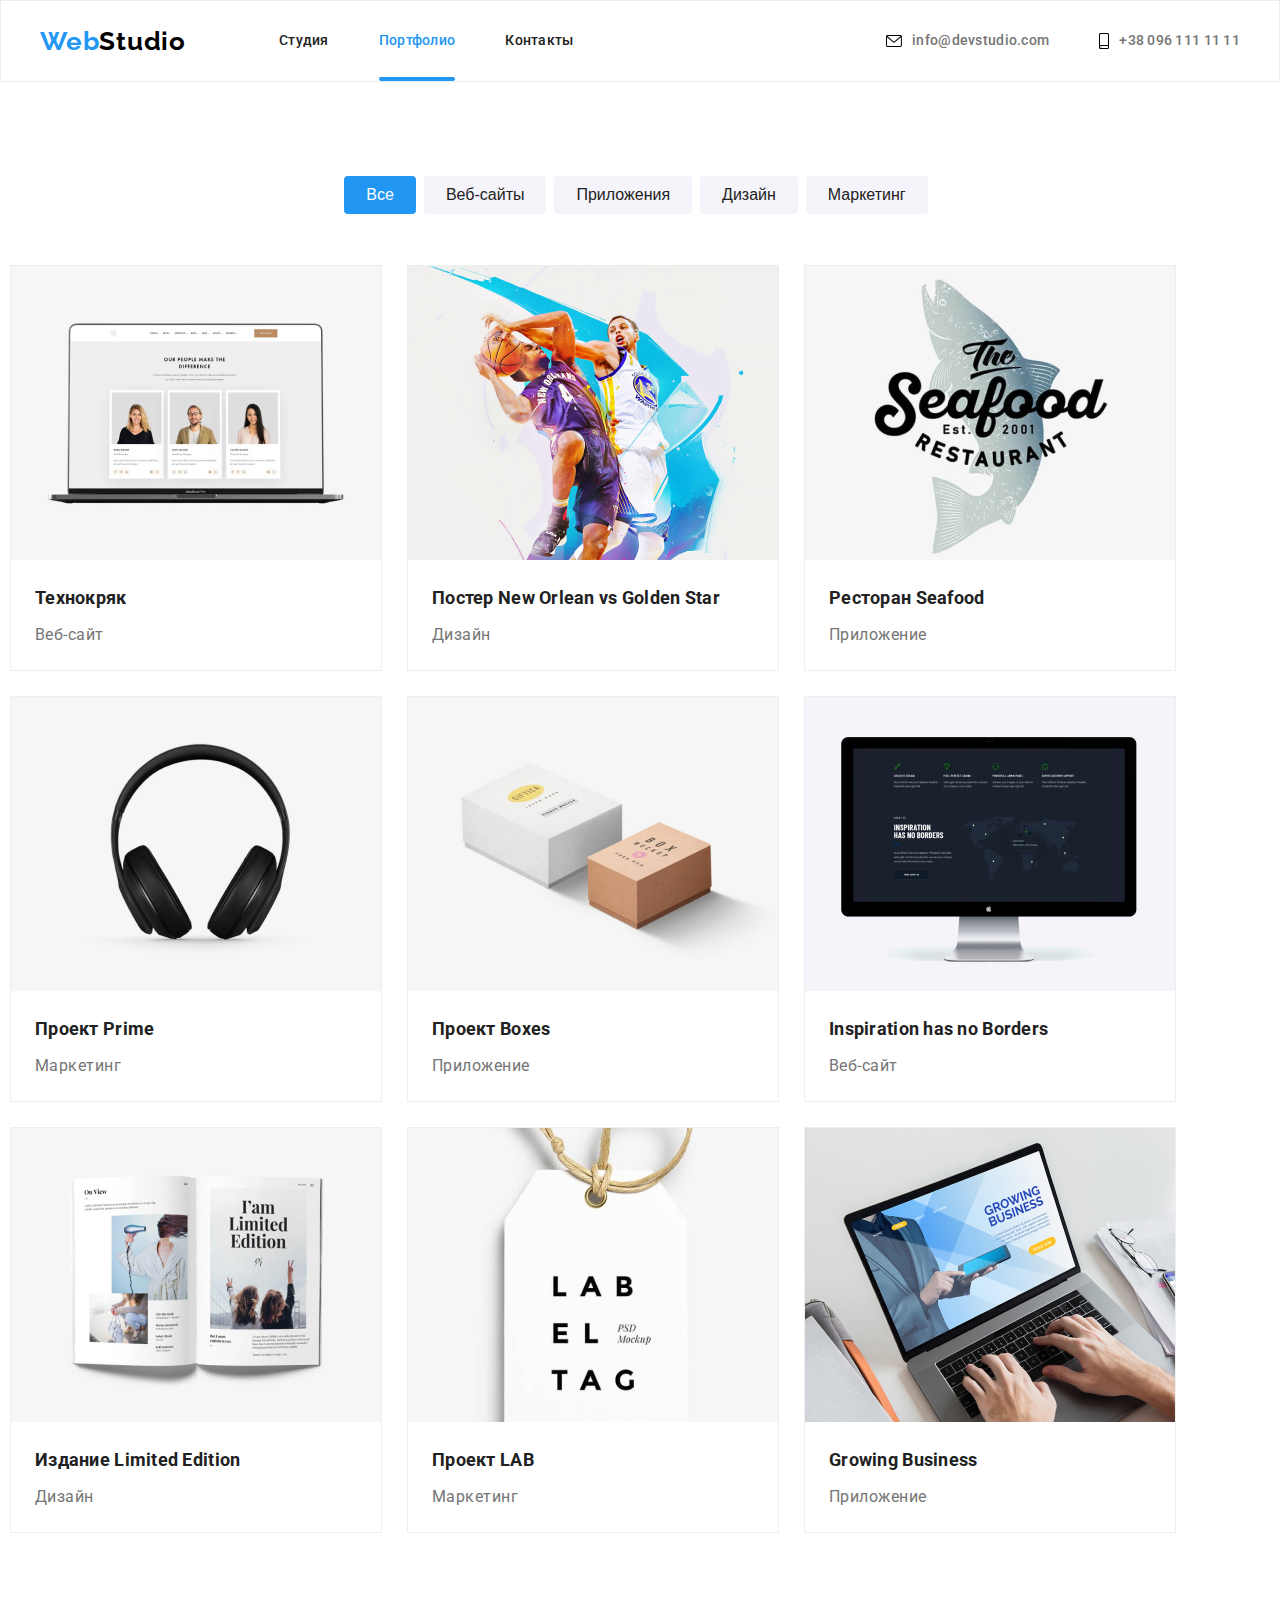
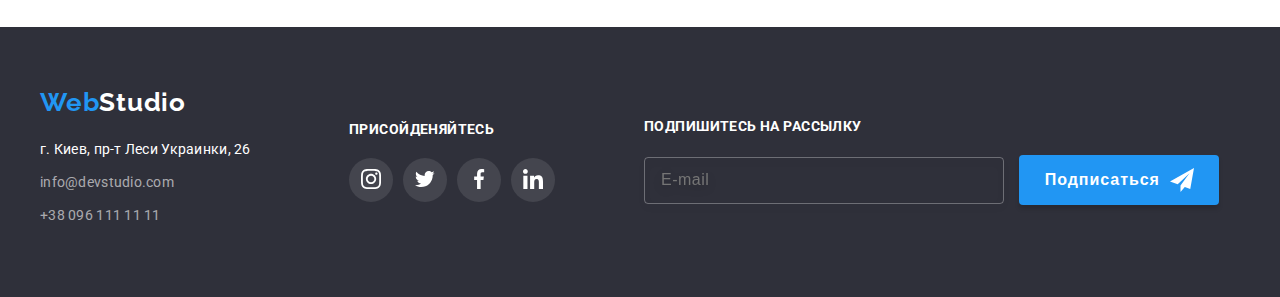
==== portfolio.html @ 7efc34a5 "Initial commit" ====
<!DOCTYPE html>
<html lang="en">

<head>
    <meta charset="UTF-8">
    <meta http-equiv="X-UA-Compatible" content="IE=edge">
    <meta name="viewport" content="width=device-width, initial-scale=1.0">
    <link
        href="https://fonts.googleapis.com/css2?family=Raleway:wght@700&family=Roboto:wght@400;500;700;900&display=swap"
        rel="stylesheet">
    <link rel="stylesheet" href="/css/style.css">
    <link rel="stylesheet" href="./css/main.css">
    <title>Портфолио</title>
</head>

<body>
    <header class="header">
        <div class="container mail__container">
    
            <nav>
                <div class="header__container">
                    <a href="index.html" class="logo">Web<span class="logo__head">Studio</span></a>
                    <ul class="page__link">
                        <li class="page__item"><a href="index.html" class="link">Студия</a></li>
                        <li class="page__item"><a href="portfolio.html" class="link active-link current">Портфолио</a></li>
                        <li class="page__item"><a href="index.html" class="link">Контакты</a></li>
                    </ul>
                </div>
            </nav>
            <div class="headder__left">
                <ul class="page__contact">
                    <li class="page__contact-item"><a href="mailto:info@devstudio.com" class="page__contact-mail"> <svg
                                class="page__contact-svg" width="16" height="12">
                                <use href="./image/symbol-defs.svg#icon-mail"></use>
                            </svg> info@devstudio.com</a></li>
                    <li><a href="tel:+380961111111" class="page__contact-mail"> <svg class="page__contact-svg" width="10"
                                height="16">
                                <use href="./image/symbol-defs.svg#icon-phone"></use>
                            </svg> +38 096 111 11 11</a></li>
                </ul>
            </div>
        </div>
    
    
    </header>

    <main>
        <section class="filters">
            <div class="container">
                <h1 style="display: none;">Фільтри</h1>

                <ul class="filters__link">
                    <li><button type="button" class="filters__text current__text">Все</button></li>
                    <li><button type="button" class="filters__text">Веб-сайты</button></li>
                    <li><button type="button" class="filters__text">Приложения</button></li>
                    <li><button type="button" class="filters__text">Дизайн</button></li>
                    <li><button type="button" class="filters__text">Маркетинг</button></li>
                </ul>

                <ul class="filters__project">
                    <li class="filters__item">
                        <div class="filters__photo">
                        <img src="image/portfolio-1.jpg" alt="технокряк" width="370" height="294">
                        <p class="filters__top-text">
                            Ресурс предлагает комплексные предложения с разным уровнем функционала и сервисов. Все это позволит посетителю
                            получить
                            исчерпывающие сведения о компании или частном лице.
                        </p>
                        </div>
                        <div class="container__project">
                            <h2 class="filters__project-tettle">Технокряк</h2>
                            <p class="filters__project-text">Веб-сайт</p>
                        </div>
                    </li>
                    <li class="filters__item">
                        <div class="filters__photo">
                        <img src="image/portfolio-2.jpg" alt="Постер" width="370" height="294">
                        <p class="filters__top-text">
                            Ресурс предлагает комплексные предложения с разным уровнем функционала и сервисов. Все это позволит посетителю
                            получить
                            исчерпывающие сведения о компании или частном лице.
                        </p>
                        </div>
                        <div class="container__project">
                            <h2 class="filters__project-tettle">Постер New Orlean vs Golden Star</h2>
                            <p class="filters__project-text">Дизайн</p>
                        </div>
                    </li>
                    <li class="filters__item">
                        <div class="filters__photo">
                            <img src="image/portfolio-3.jpg" alt="ресторан" width="370" height="294">
                            <p class="filters__top-text">
                                Ресурс предлагает комплексные предложения с разным уровнем функционала и сервисов. Все это позволит посетителю
                                получить
                                исчерпывающие сведения о компании или частном лице.
                            </p>
                        </div>
                        <div class="container__project">
                            <h2 class="filters__project-tettle">Ресторан Seafood</h2>
                            <p class="filters__project-text">Приложение</p>
                        </div>
                    </li>
                    <li class="filters__item">
                        <div class="filters__photo">
                            <img src="image/portfolio-4.jpg" alt="Проект Прайм" width="370" height="294">
                            <p class="filters__top-text">
                                Ресурс предлагает комплексные предложения с разным уровнем функционала и сервисов. Все это позволит посетителю
                                получить
                                исчерпывающие сведения о компании или частном лице.
                            </p>
                        </div>
                        <div class="container__project">
                            <h2 class="filters__project-tettle">Проект Prime</h2>
                            <p class="filters__project-text">Маркетинг</p>
                        </div>
                    </li>
                    <li class="filters__item">
                        <div class="filters__photo">
                            <img src="image/portfolio-5.jpg" alt="проект Бокс" width="370" height="294">
                            <p class="filters__top-text">
                                Ресурс предлагает комплексные предложения с разным уровнем функционала и сервисов. Все это позволит посетителю
                                получить
                                исчерпывающие сведения о компании или частном лице.
                            </p>
                        </div>
                        <div class="container__project">
                            <h2 class="filters__project-tettle">Проект Boxes</h2>
                            <p class="filters__project-text">Приложение</p>
                        </div>
                    </li>
                    <li class="filters__item">
                        <div class="filters__photo">
                            <img src="image/portfolio-6.jpg" alt="инспірейшн" width="370" height="294">
                            <p class="filters__top-text">
                                Ресурс предлагает комплексные предложения с разным уровнем функционала и сервисов. Все это позволит посетителю
                                получить
                                исчерпывающие сведения о компании или частном лице.
                            </p>
                        </div>
                        <div class="container__project">
                            <h2 class="filters__project-tettle">Inspiration has no Borders</h2>
                            <p class="filters__project-text">Веб-сайт</p>
                        </div>
                    </li>
                    <li class="filters__item">
                        <div class="filters__photo">
                            <img src="image/portfolio-7.jpg" alt="Издание Limited Edition" width="370" height="294">
                            <p class="filters__top-text">
                                Ресурс предлагает комплексные предложения с разным уровнем функционала и сервисов. Все это позволит посетителю
                                получить
                                исчерпывающие сведения о компании или частном лице.
                            </p>
                        </div>
                        <div class="container__project">
                            <h2 class="filters__project-tettle">Издание Limited Edition</h2>
                            <p class="filters__project-text">Дизайн</p>
                        </div>
                    </li>
                    <li class="filters__item">
                        <div class="filters__photo">
                            <img src="image/portfolio-8.jpg" alt="Проект LAB" width="370" height="294">
                            <p class="filters__top-text">
                                Ресурс предлагает комплексные предложения с разным уровнем функционала и сервисов. Все это позволит посетителю
                                получить
                                исчерпывающие сведения о компании или частном лице.
                            </p>
                        </div>
                        <div class="container__project">
                            <h2 class="filters__project-tettle">Проект LAB</h2>
                            <p class="filters__project-text">Маркетинг</p>
                        </div>
                    </li>
                    <li class="filters__item">
                        <div class="filters__photo">
                            <img src="image/portfolio-9.jpg" alt="Growing Business" width="370" height="294">
                            <p class="filters__top-text">
                                Ресурс предлагает комплексные предложения с разным уровнем функционала и сервисов. Все это позволит посетителю
                                получить
                                исчерпывающие сведения о компании или частном лице.
                            </p>
                        </div>
                        <div class="container__project">
                            <h2 class="filters__project-tettle">Growing Business</h2>
                            <p class="filters__project-text">Приложение</p>
                        </div>
                    </li>
                </ul>
            </div>

        </section>
    </main>

    <footer class="footer">
        <div class="container footer__list">
            <div>
                <a href="index.html" class="logo">Web<span class="footer__logo">Studio</span></a>
    
                <address>
                    <ul class="footer__address">
                        <li class="footer__item"><a href="" class="footer__address-text">г. Киев, пр-т Леси Украинки, 26</a>
                        </li>
                        <li class="footer__item"><a href="mailto:info@devstudio.com"
                                class="footer__mail">info@devstudio.com</a>
                        </li>
                        <li class="footer__item"><a href="tel:+380961111111" class="footer__mail">+38 096 111 11 11</a></li>
                    </ul>
                </address>
            </div>
    
            <div class="footer__container">
                <h2 class="footer__tittle">Присойденяйтесь</h2>
                <ul class="footer__list">
                    <li class="footer__item-svg"><a href="" class="footer__link"><svg class="footer__svg" width="20"
                                height="20">
                                <use href="./image/symbol-defs.svg#icon-instagram-2"></use>
                            </svg></a></li>
                    <li class="footer__item-svg"><a href="" class="footer__link"><svg class="footer__svg" width="20"
                                height="20">
                                <use href="./image/symbol-defs.svg#icon-twiter"></use>
                            </svg></a></li>
                    <li class="footer__item-svg"><a href="" class="footer__link"><svg class="footer__svg" width="20"
                                height="20">
                                <use href="./image/symbol-defs.svg#icon-facebook-1"></use>
                            </svg></a></li>
                    <li class="footer__item-svg"><a href="" class="footer__link"><svg class="footer__svg" width="20"
                                height="20">
                                <use href="./image/symbol-defs.svg#icon-linkedin-1"></use>
                            </svg></a></li>
                </ul>
            </div>
            <form>
                <div class="subscription">
                    <label class="subscription__lable">
                        <span class="subscription__title">Подпишитесь на рассылку</span>
                        <input type="email" name="e-mail" placeholder="E-mail" class="subscription__input" required>
                    </label>
                    <button type="submit" class="subscription__button">Подписаться
                        <svg width="24px" height="24px" class="subscription__icon">
                            <use href="./image/symbol-defs.svg#icon-icon-send"></use>
                        </svg>
                    </button>
                </div>
            </form>
        </div>
    
    
    </footer>
</body>

</html>
---- css/style.css ----
/* Logo */


/* Tittle */


/* About */


/* about us */


/* Team */


/*`costumers */


/* End */


/* portfolio */



/* MODAL */
---- css/main.css ----
body {
  color: var(--p-color);
  font-family: "Roboto", sans-serif;
  letter-spacing: 0.02em;
  font-size: 14px;
  margin: 0;
}

p,
h1,
h2,
h3,
h4,
h5,
h6 {
  margin: 0;
}

ul,
ol {
  margin: 0;
  padding-left: 0;
}

button {
  cursor: pointer;
}

img {
  display: block;
}

ul {
  list-style: none;
}

.visuality {
  position: absolute;
  white-space: nowrap;
  width: 1px;
  height: 1px;
  overflow: hidden;
  border: 0;
  padding: 0;
  clip: rect(0 0 0 0);
  -webkit-clip-path: inset(50%);
          clip-path: inset(50%);
  margin: -1px;
}

:root {
  --head-color: #212121;
  --button-color: #2196F3;
  --p-color: #757575;
  --animation-color: #FFFFFF;
}

.header {
  border: 1px solid #ECECEC;
}

.container {
  width: 1200px;
  padding-left: 15px;
  padding-right: 15px;
  margin: 0 auto;
}

.mail__container {
  display: -webkit-box;
  display: -ms-flexbox;
  display: flex;
}

.header__container {
  display: -webkit-box;
  display: -ms-flexbox;
  display: flex;
  -webkit-box-align: center;
      -ms-flex-align: center;
          align-items: center;
}

.logo {
  color: var(--button-color);
  font-family: "Raleway", sans-serif;
  letter-spacing: 0.03em;
  font-weight: 700;
  font-size: 26px;
  line-height: 1.19em;
  text-decoration: none;
  margin-right: 93px;
}
.logo__head {
  color: #000000;
}

.page__link .link {
  color: var(--head-color);
  font-weight: 500;
  font-size: 14px;
  line-height: 1.14em;
  text-decoration: none;
  -webkit-transition-duration: 250ms;
          transition-duration: 250ms;
  -webkit-transition-timing-function: cubic-bezier(0.4, 0, 0.2, 1);
          transition-timing-function: cubic-bezier(0.4, 0, 0.2, 1);
}

.page__link .link:hover,
.page__link .link:focus {
  color: var(--button-color);
}

.page__link .link.current {
  color: var(--button-color);
}

.page__link,
.page__contact {
  display: -webkit-box;
  display: -ms-flexbox;
  display: flex;
}

.page__item {
  margin-right: 50px;
}

.link {
  padding: 32px 0;
  display: block;
  position: relative;
}
.link.active-link::after {
  content: "";
  position: absolute;
  width: 100%;
  height: 4px;
  background-color: var(--button-color);
  border-radius: 2px;
  left: 0%;
  bottom: 0px;
}

.headder__left {
  margin-left: auto;
}

.page__contact-item:not(:last-child) {
  margin-right: 50px;
}
.page__contact-mail {
  color: var(--p-color);
  font-weight: 500;
  font-size: 14px;
  line-height: 1.12em;
  text-decoration: none;
  padding: 32px 0;
  display: -webkit-box;
  display: -ms-flexbox;
  display: flex;
  -webkit-box-align: center;
      -ms-flex-align: center;
          align-items: center;
  -webkit-transition-duration: 250ms;
          transition-duration: 250ms;
  -webkit-transition-timing-function: cubic-bezier(0.4, 0, 0.2, 1);
          transition-timing-function: cubic-bezier(0.4, 0, 0.2, 1);
}
.page__contact-mail:hover,
.page__contact .page__contact-mail:focus {
  color: var(--button-color);
  fill: var(--button-color);
}
.page__contact-svg {
  margin-right: 10px;
  -webkit-box-align: center;
      -ms-flex-align: center;
          align-items: center;
  text-align: center;
}

.tittle {
  background-color: #2F303A;
  padding: 200px 0;
  max-width: 1600px;
  height: 600px;
  margin: 0 auto;
  background-image: -webkit-gradient(linear, left top, right top, from(rgba(47, 48, 58, 0.4)), to(rgba(47, 48, 58, 0.4))), url(/image/hero-img.jpg);
  background-image: linear-gradient(to right, rgba(47, 48, 58, 0.4), rgba(47, 48, 58, 0.4)), url(/image/hero-img.jpg);
  background-repeat: no-repeat;
  background-position: center;
  background-size: cover;
}

.tittle__text {
  color: var(--animation-color);
  font-weight: 900;
  font-size: 44px;
  line-height: 1.36em;
  text-align: center;
  letter-spacing: 0.06em;
  text-transform: uppercase;
  max-width: 696px;
  text-align: center;
  margin: 0px auto 30px;
}

.tittle__botton {
  color: var(--animation-color);
  background-color: var(--button-color);
  font-weight: 700;
  font-size: 16px;
  line-height: 1.88;
  border: 0px;
  display: -webkit-box;
  display: -ms-flexbox;
  display: flex;
  -webkit-box-align: center;
      -ms-flex-align: center;
          align-items: center;
  text-align: center;
  letter-spacing: 0.06em;
  font-family: inherit;
  cursor: pointer;
  margin: 0 auto;
  padding: 10px 32px;
  border-radius: 4px;
  -webkit-transition-duration: 250ms;
          transition-duration: 250ms;
  -webkit-transition-timing-function: cubic-bezier(0.4, 0, 0.2, 1);
          transition-timing-function: cubic-bezier(0.4, 0, 0.2, 1);
}
.tittle__botton:hover, .tittle__botton:focus {
  background-color: #188CE8;
  color: var(--animation-color);
}

.section {
  padding: 94px 0;
}

.about__list {
  display: -webkit-box;
  display: -ms-flexbox;
  display: flex;
}
.about__list-item:not(:last-child) {
  width: calc(25% - 30px);
  margin-right: 30px;
}
.about__list-container-svg {
  display: -webkit-box;
  display: -ms-flexbox;
  display: flex;
  -webkit-box-align: center;
      -ms-flex-align: center;
          align-items: center;
  -webkit-box-pack: center;
      -ms-flex-pack: center;
          justify-content: center;
  width: 100%;
  height: 120px;
  background-color: #F5F4FA;
  margin-bottom: 30px;
}
.about__list-tittle {
  color: var(--head-color);
  font-weight: 700;
  font-size: 14px;
  line-height: 1.14em;
  letter-spacing: 0.03em;
  text-transform: uppercase;
  margin-bottom: 10px;
}
.about__list-text {
  color: var(--p-color);
  font-weight: 400;
  font-size: 14px;
  line-height: 1.71em;
  max-width: 240px;
}

.about__us {
  padding-bottom: 94px;
}
.about__us-tittle {
  color: var(--head-color);
  font-weight: 700;
  font-size: 36px;
  line-height: 1.17;
  text-align: center;
  margin-bottom: 50px;
}
.about__us-img {
  display: -webkit-box;
  display: -ms-flexbox;
  display: flex;
}
.about__us-photo {
  margin-right: 30px;
}
.about__us-work {
  position: relative;
}
.about__us-work:after {
  position: absolute;
  bottom: 0px;
  left: 0%;
  content: "";
  width: 100%;
  height: 70px;
  background: rgba(47, 48, 58, 0.8);
}
.about__us-text {
  display: block;
  position: absolute;
  bottom: 27px;
  left: 50%;
  -webkit-transform: translate(-50%);
          transform: translate(-50%);
  height: 16px;
  font-size: 14px;
  line-height: 1.43;
  font-weight: 700;
  text-align: center;
  letter-spacing: 0.03em;
  color: var(--animation-color);
  text-transform: uppercase;
  z-index: 1;
  white-space: nowrap;
}

.team {
  background-color: #F5F4FA;
  padding-top: 94px;
  padding-bottom: 94px;
}
.team__tittle {
  color: var(--head-color);
  font-weight: 700;
  font-size: 36px;
  line-height: 1.17em;
  text-align: center;
  margin-bottom: 50px;
}
.team__list {
  display: -webkit-box;
  display: -ms-flexbox;
  display: flex;
  padding: 0;
  margin-right: 215px;
}
.team__item {
  border-radius: 0px 0px 4px 4px;
  -webkit-box-shadow: 0px 1px 3px rgba(0, 0, 0, 0.12), 0px 1px 1px rgba(0, 0, 0, 0.14), 0px 2px 1px rgba(0, 0, 0, 0.2);
          box-shadow: 0px 1px 3px rgba(0, 0, 0, 0.12), 0px 1px 1px rgba(0, 0, 0, 0.14), 0px 2px 1px rgba(0, 0, 0, 0.2);
  background-color: var(--animation-color);
}
.team__item:not(:last-child) {
  margin-right: 30px;
}
.team__container {
  padding-top: 30px;
  padding-bottom: 30px;
}
.team__list-tittle {
  color: var(--head-color);
  font-weight: 500;
  font-size: 16px;
  line-height: 1.19em;
  text-align: center;
  letter-spacing: 0.03em;
  margin-bottom: 10px;
  margin-top: 0px;
}
.team__list-text {
  color: var(--head-color);
  font-weight: 400;
  font-size: 16px;
  line-height: 1.19em;
  text-align: center;
  letter-spacing: 0.03em;
}

.social__list {
  display: -webkit-box;
  display: -ms-flexbox;
  display: flex;
  -webkit-box-align: center;
      -ms-flex-align: center;
          align-items: center;
  margin: 16px 32px 0px;
}
.social__list-item:not(:last-child) {
  margin-right: 10px;
}
.social__list-link {
  display: -webkit-box;
  display: -ms-flexbox;
  display: flex;
  -webkit-box-align: center;
      -ms-flex-align: center;
          align-items: center;
  border-radius: 50%;
  width: 44px;
  height: 44px;
  -webkit-box-pack: center;
      -ms-flex-pack: center;
          justify-content: center;
  fill: #AFB1B8;
  -webkit-transition-duration: 250ms;
          transition-duration: 250ms;
  -webkit-transition-timing-function: cubic-bezier(0.4, 0, 0.2, 1);
          transition-timing-function: cubic-bezier(0.4, 0, 0.2, 1);
}
.social__list-link:hover, .social__list-link:focus {
  background-color: #2196f3;
  fill: #FFFFFF;
}

.customers__tittle {
  color: var(--head-color);
  font-style: normal;
  font-weight: 700;
  font-size: 36px;
  line-height: 1.17em;
  text-align: center;
  letter-spacing: 0.03em;
}
.customers__link {
  margin-top: 50px;
  display: -webkit-box;
  display: -ms-flexbox;
  display: flex;
  text-align: center;
}
.customers__svg {
  display: -webkit-box;
  display: -ms-flexbox;
  display: flex;
  width: 170px;
  height: 92px;
  -webkit-box-pack: center;
      -ms-flex-pack: center;
          justify-content: center;
  -webkit-box-align: center;
      -ms-flex-align: center;
          align-items: center;
  border: 1px solid #AFB1B8;
  -webkit-box-sizing: border-box;
          box-sizing: border-box;
  border-radius: 4px;
  color: var(--p-color);
  fill: #AFB1B8;
  -webkit-transition-duration: 250ms;
          transition-duration: 250ms;
  -webkit-transition-timing-function: cubic-bezier(0.4, 0, 0.2, 1);
          transition-timing-function: cubic-bezier(0.4, 0, 0.2, 1);
}
.customers__svg:hover, .customers__svg:focus {
  fill: #188CE8;
  border-color: var(--button-color);
}
.customers__item:not(:last-child) {
  margin-right: 30px;
}
.customers__link {
  display: -webkit-box;
  display: -ms-flexbox;
  display: flex;
}

.footer {
  background-color: #2F303A;
  padding-top: 60px;
  padding-bottom: 60px;
}

.footer__list {
  display: -webkit-box;
  display: -ms-flexbox;
  display: flex;
  -webkit-box-align: center;
      -ms-flex-align: center;
          align-items: center;
}

.footer__logo {
  color: var(--animation-color);
}

.footer__address {
  font-weight: 400;
  font-size: 14px;
  line-height: 1.71em;
  margin-top: 20px;
}

.footer__item {
  margin-bottom: 9px;
}

.footer__address-text {
  color: var(--animation-color);
  text-decoration: none;
  font-style: normal;
  -webkit-transition-duration: 250ms;
          transition-duration: 250ms;
  -webkit-transition-timing-function: cubic-bezier(0.4, 0, 0.2, 1);
          transition-timing-function: cubic-bezier(0.4, 0, 0.2, 1);
}
.footer__address-text:hover {
  color: var(--button-color);
}

.footer__mail {
  color: rgba(255, 255, 255, 0.6);
  text-decoration: none;
  font-style: normal;
  -webkit-transition-duration: 250ms;
          transition-duration: 250ms;
  -webkit-transition-timing-function: cubic-bezier(0.4, 0, 0.2, 1);
          transition-timing-function: cubic-bezier(0.4, 0, 0.2, 1);
}
.footer__mail:hover {
  color: var(--button-color);
}

.footer__container {
  margin-left: 70px;
}

.footer__tittle {
  margin-bottom: 72px;
  font-style: normal;
  font-weight: 700;
  font-size: 14px;
  line-height: 1.14em;
  letter-spacing: 0.03em;
  text-transform: uppercase;
  color: var(--animation-color);
  margin-bottom: 20px;
}

.footer__item-svg {
  display: -webkit-box;
  display: -ms-flexbox;
  display: flex;
  -webkit-box-align: center;
      -ms-flex-align: center;
          align-items: center;
  border-radius: 50%;
  width: 44px;
  height: 44px;
  align-items: center;
  -webkit-box-pack: center;
      -ms-flex-pack: center;
          justify-content: center;
  background-color: #44454E;
  -webkit-transition-duration: 250ms;
          transition-duration: 250ms;
  -webkit-transition-timing-function: cubic-bezier(0.4, 0, 0.2, 1);
          transition-timing-function: cubic-bezier(0.4, 0, 0.2, 1);
}
.footer__item-svg:hover, .footer__item-svg:focus {
  fill: var(--animation-color);
  background-color: var(--button-color);
}
.footer__item-svg:not(:last-child) {
  margin-right: 10px;
}

.footer__list {
  display: -webkit-box;
  display: -ms-flexbox;
  display: flex;
}

.footer__link {
  fill: var(--animation-color);
}

.footer__svg {
  fill: #FFFFFF;
}

.subscription {
  margin-left: 89px;
}
.subscription__title {
  display: block;
  font-weight: 700;
  font-size: 14px;
  line-height: 1.14;
  letter-spacing: 0.03em;
  text-transform: uppercase;
  color: var(--animation-color);
  margin-bottom: 20px;
}
.subscription__input {
  width: 340px;
  padding-top: 15px;
  padding-left: 16px;
  padding-bottom: 15px;
  border: 1px solid rgba(255, 255, 255, 0.3);
  -webkit-filter: drop-shadow(0px 4px 4px rgba(0, 0, 0, 0.15));
          filter: drop-shadow(0px 4px 4px rgba(0, 0, 0, 0.15));
  border-radius: 4px;
  background-color: transparent;
  margin-right: 12px;
  -webkit-transition-duration: 250ms;
          transition-duration: 250ms;
  -webkit-transition-timing-function: cubic-bezier(0.4, 0, 0.2, 1);
          transition-timing-function: cubic-bezier(0.4, 0, 0.2, 1);
}
.subscription__input::-webkit-input-placeholder {
  font-size: 16px;
  line-height: 1.25;
  letter-spacing: 0.03em;
}
.subscription__input::-moz-placeholder {
  font-size: 16px;
  line-height: 1.25;
  letter-spacing: 0.03em;
}
.subscription__input:-ms-input-placeholder {
  font-size: 16px;
  line-height: 1.25;
  letter-spacing: 0.03em;
}
.subscription__input::-ms-input-placeholder {
  font-size: 16px;
  line-height: 1.25;
  letter-spacing: 0.03em;
}
.subscription__input::placeholder {
  font-size: 16px;
  line-height: 1.25;
  letter-spacing: 0.03em;
}
.subscription__input:focus-visible {
  outline: 0px transparent;
}
.subscription__input:focus-within {
  border: 1px solid var(--button-color);
  -webkit-transition: border-color 250ms cubic-bezier(0.4, 0, 0.2, 1);
  transition: border-color 250ms cubic-bezier(0.4, 0, 0.2, 1);
  font-size: 16px;
  line-height: 1.25;
  letter-spacing: 0.03em;
  color: rgba(255, 255, 255, 0.6);
}
.subscription__button {
  display: -webkit-inline-box;
  display: -ms-inline-flexbox;
  display: inline-flex;
  -webkit-box-align: center;
      -ms-flex-align: center;
          align-items: center;
  -webkit-box-pack: center;
      -ms-flex-pack: center;
          justify-content: center;
  padding: 0px;
  width: 200px;
  height: 50px;
  border: 0px;
  background-color: var(--button-color);
  font-weight: 700;
  font-size: 16px;
  line-height: 1.875;
  letter-spacing: 0.06em;
  color: var(--animation-color);
  -webkit-box-shadow: 0px 4px 4px rgba(0, 0, 0, 0.15);
          box-shadow: 0px 4px 4px rgba(0, 0, 0, 0.15);
  border-radius: 4px;
  cursor: pointer;
}
.subscription__icon {
  margin-left: 10px;
  fill: var(--animation-color);
}

.filters {
  padding: 94px 0;
}
.filters__link {
  display: -webkit-box;
  display: -ms-flexbox;
  display: flex;
  -webkit-box-pack: center;
      -ms-flex-pack: center;
          justify-content: center;
  margin-bottom: 56px;
}
.filters__text {
  color: var(--head-color);
  font-weight: 500;
  font-size: 16px;
  line-height: 1.63em;
  cursor: pointer;
  background-color: #F5F4FA;
  border-radius: 4px;
  border: none;
  padding: 6px 22px;
  margin-right: 8px;
  -webkit-transition-duration: 250ms;
          transition-duration: 250ms;
  -webkit-transition-timing-function: cubic-bezier(0.4, 0, 0.2, 1);
          transition-timing-function: cubic-bezier(0.4, 0, 0.2, 1);
}
.filters__text:hover, .filters__text:focus {
  color: var(--animation-color);
  background-color: var(--button-color);
}

.current__text {
  color: var(--animation-color);
  background-color: var(--button-color);
}

.filters__text .current__botton {
  color: var(--animation-color);
  background-color: #2196F3;
}

.filters__project {
  display: -webkit-box;
  display: -ms-flexbox;
  display: flex;
  -ms-flex-wrap: wrap;
      flex-wrap: wrap;
  margin-top: -30px;
  margin-left: -30px;
}

.filters__item {
  margin-top: 25px;
  border: 1px solid #EEEEEE;
}
.filters__item:not(:last-child) {
  margin-right: 25px;
}
.filters__item:hover .filters__top-text {
  -webkit-transform: translateY(0);
          transform: translateY(0);
}

.filters__top-text {
  position: absolute;
  top: 0%;
  color: var(--animation-color);
  background-color: rgba(33, 150, 243, 0.9);
  font-size: 18px;
  line-height: 1.6em;
  letter-spacing: 0.03em;
  height: 100%;
  padding: 40px;
  -webkit-transform: translateY(100%);
          transform: translateY(100%);
  -webkit-transition: -webkit-transform 300ms linear;
  transition: -webkit-transform 300ms linear;
  transition: transform 300ms linear;
  transition: transform 300ms linear, -webkit-transform 300ms linear;
}

.filters__photo {
  position: relative;
  overflow: hidden;
  width: 370px;
  height: 294px;
}

.filters__project-tettle {
  color: var(--head-color);
  font-weight: 700px;
  font-size: 18px;
  line-height: 2em;
  margin-bottom: 4px;
  letter-spacing: 60000000000000000000000000000;
}
.filters__project-text {
  color: var(--p-color);
  font-weight: 400;
  font-size: 16px;
  line-height: 1.88em;
  letter-spacing: 0.03em;
}

.container__project {
  padding: 20px 24px;
}

.backdrop {
  width: 100%;
  height: 100%;
  background: rgba(0, 0, 0, 0.2);
  position: fixed;
  top: 0%;
  left: 0%;
  opacity: 1;
  -webkit-transition: opacity 300ms, visibility 300ms;
  transition: opacity 300ms, visibility 300ms;
}

.is-hidden {
  visibility: hidden;
  opacity: 0;
  pointer-events: none;
}

.backdrop .is-hidden .modal {
  -webkit-transform: translate(-50%, -50%) scale(0.8);
          transform: translate(-50%, -50%) scale(0.8);
}

.modal {
  width: 528px;
  min-height: 581px;
  background-color: var(--animation-color);
  -webkit-box-shadow: 0px 1px 3px rgba(0, 0, 0, 0.12), 0px 1px 1px rgba(0, 0, 0, 0.14), 0px 2px 1px rgba(0, 0, 0, 0.2);
          box-shadow: 0px 1px 3px rgba(0, 0, 0, 0.12), 0px 1px 1px rgba(0, 0, 0, 0.14), 0px 2px 1px rgba(0, 0, 0, 0.2);
  border-radius: 4px;
  position: absolute;
  top: 50%;
  left: 50%;
  -webkit-transform: translate(-50%, -50%) scale(1);
          transform: translate(-50%, -50%) scale(1);
  padding: 40px;
}
.modal__close-btn {
  width: 30px;
  height: 30px;
  border: 1px solid rgba(0, 0, 0, 0.1);
  border-radius: 50%;
  background-color: transparent;
  position: absolute;
  top: 8px;
  right: 8px;
  -webkit-transition-duration: 250ms;
          transition-duration: 250ms;
  -webkit-transition-timing-function: cubic-bezier(0.4, 0, 0.2, 1);
          transition-timing-function: cubic-bezier(0.4, 0, 0.2, 1);
}
.modal__close-btn:hover, .modal__close-btn:focus {
  fill: var(--button-color);
}
.modal__tittle {
  font-weight: 700;
  font-size: 20px;
  line-height: 1.2em;
  text-align: center;
  letter-spacing: 0.03em;
  color: #212121;
  margin-bottom: 12px;
}
.modal__label {
  position: relative;
  font-weight: 400;
  font-size: 12px;
  line-height: 14px;
  letter-spacing: 0.01em;
  color: var(--p-color);
  margin-bottom: 4px;
}
.modal__input {
  position: relative;
  display: -webkit-box;
  display: -ms-flexbox;
  display: flex;
  width: 100%;
  height: 40px;
  border: 1px solid rgba(33, 33, 33, 0.2);
  border-radius: 4px;
  margin-bottom: 10px;
  padding-left: 42px;
  margin-top: 4px;
  outline: none;
  -webkit-transition-duration: 250ms;
          transition-duration: 250ms;
  -webkit-transition-timing-function: cubic-bezier(0.4, 0, 0.2, 1);
          transition-timing-function: cubic-bezier(0.4, 0, 0.2, 1);
}
.modal__input::-webkit-input-placeholder {
  font-weight: 400;
  font-size: 12px;
  line-height: 14px;
  letter-spacing: 0.01em;
  color: rgba(117, 117, 117, 0.5);
}
.modal__input::-moz-placeholder {
  font-weight: 400;
  font-size: 12px;
  line-height: 14px;
  letter-spacing: 0.01em;
  color: rgba(117, 117, 117, 0.5);
}
.modal__input:-ms-input-placeholder {
  font-weight: 400;
  font-size: 12px;
  line-height: 14px;
  letter-spacing: 0.01em;
  color: rgba(117, 117, 117, 0.5);
}
.modal__input::-ms-input-placeholder {
  font-weight: 400;
  font-size: 12px;
  line-height: 14px;
  letter-spacing: 0.01em;
  color: rgba(117, 117, 117, 0.5);
}
.modal__input::placeholder {
  font-weight: 400;
  font-size: 12px;
  line-height: 14px;
  letter-spacing: 0.01em;
  color: rgba(117, 117, 117, 0.5);
}
.modal__input:focus, .modal__textarea:focus {
  border-color: var(--button-color);
}
.modal__input:focus + .modal__icon {
  fill: var(--button-color);
}
.modal__icon {
  position: absolute;
  left: 12px;
  bottom: 35px;
}
.modal__textarea {
  width: 100%;
  height: 96px;
  border: 1px solid rgba(33, 33, 33, 0.2);
  border-radius: 4px;
  padding: 12px 16px;
  resize: none;
  margin-top: 4px;
  margin-bottom: 10px;
  outline: none;
  -webkit-transition-duration: 250ms;
          transition-duration: 250ms;
  -webkit-transition-timing-function: cubic-bezier(0.4, 0, 0.2, 1);
          transition-timing-function: cubic-bezier(0.4, 0, 0.2, 1);
}
.modal__label-text {
  font-weight: 400;
  font-size: 12px;
  line-height: 14px;
  letter-spacing: 0.01em;
  color: var(--p-color);
  margin-bottom: 20px;
}

.checkbox__icon {
  font-weight: 400;
  font-size: 14px;
  line-height: 24px;
  letter-spacing: 0.03em;
  color: var(--p-color);
  display: -webkit-box;
  display: -ms-flexbox;
  display: flex;
  -webkit-box-pack: center;
      -ms-flex-pack: center;
          justify-content: center;
  -webkit-box-align: center;
      -ms-flex-align: center;
          align-items: center;
  margin-top: 20px;
  margin-bottom: 30px;
}

.checkbox__icon::before {
  content: "";
  width: 16px;
  height: 15px;
  border: 2px solid #212121;
  border-radius: 3px;
  margin-right: 7px;
}

.checkbox__form-download {
  font-weight: 400;
  font-size: 14px;
  line-height: 24px;
  letter-spacing: 0.03em;
  -webkit-text-decoration-line: underline;
          text-decoration-line: underline;
  color: #2196F3;
  margin-right: 8px;
}

.modal__private:checked + .checkbox__icon::before {
  background-color: var(--button-color);
  background-image: url(/image/Vector.svg);
  border: none;
  background-repeat: no-repeat;
  background-position: center;
}

.modal__botton {
  display: -webkit-box;
  display: -ms-flexbox;
  display: flex;
  -webkit-box-pack: center;
      -ms-flex-pack: center;
          justify-content: center;
  -webkit-box-align: center;
      -ms-flex-align: center;
          align-items: center;
  margin-left: auto;
  margin-right: auto;
  width: 200px;
  height: 50px;
  background: var(--button-color);
  color: var(--animation-color);
  -webkit-box-shadow: 0px 4px 4px rgba(0, 0, 0, 0.15);
          box-shadow: 0px 4px 4px rgba(0, 0, 0, 0.15);
  border-radius: 4px;
  font-weight: 700;
  font-size: 16px;
  line-height: 1.875;
  border: none;
  cursor: pointer;
}/*# sourceMappingURL=main.css.map */
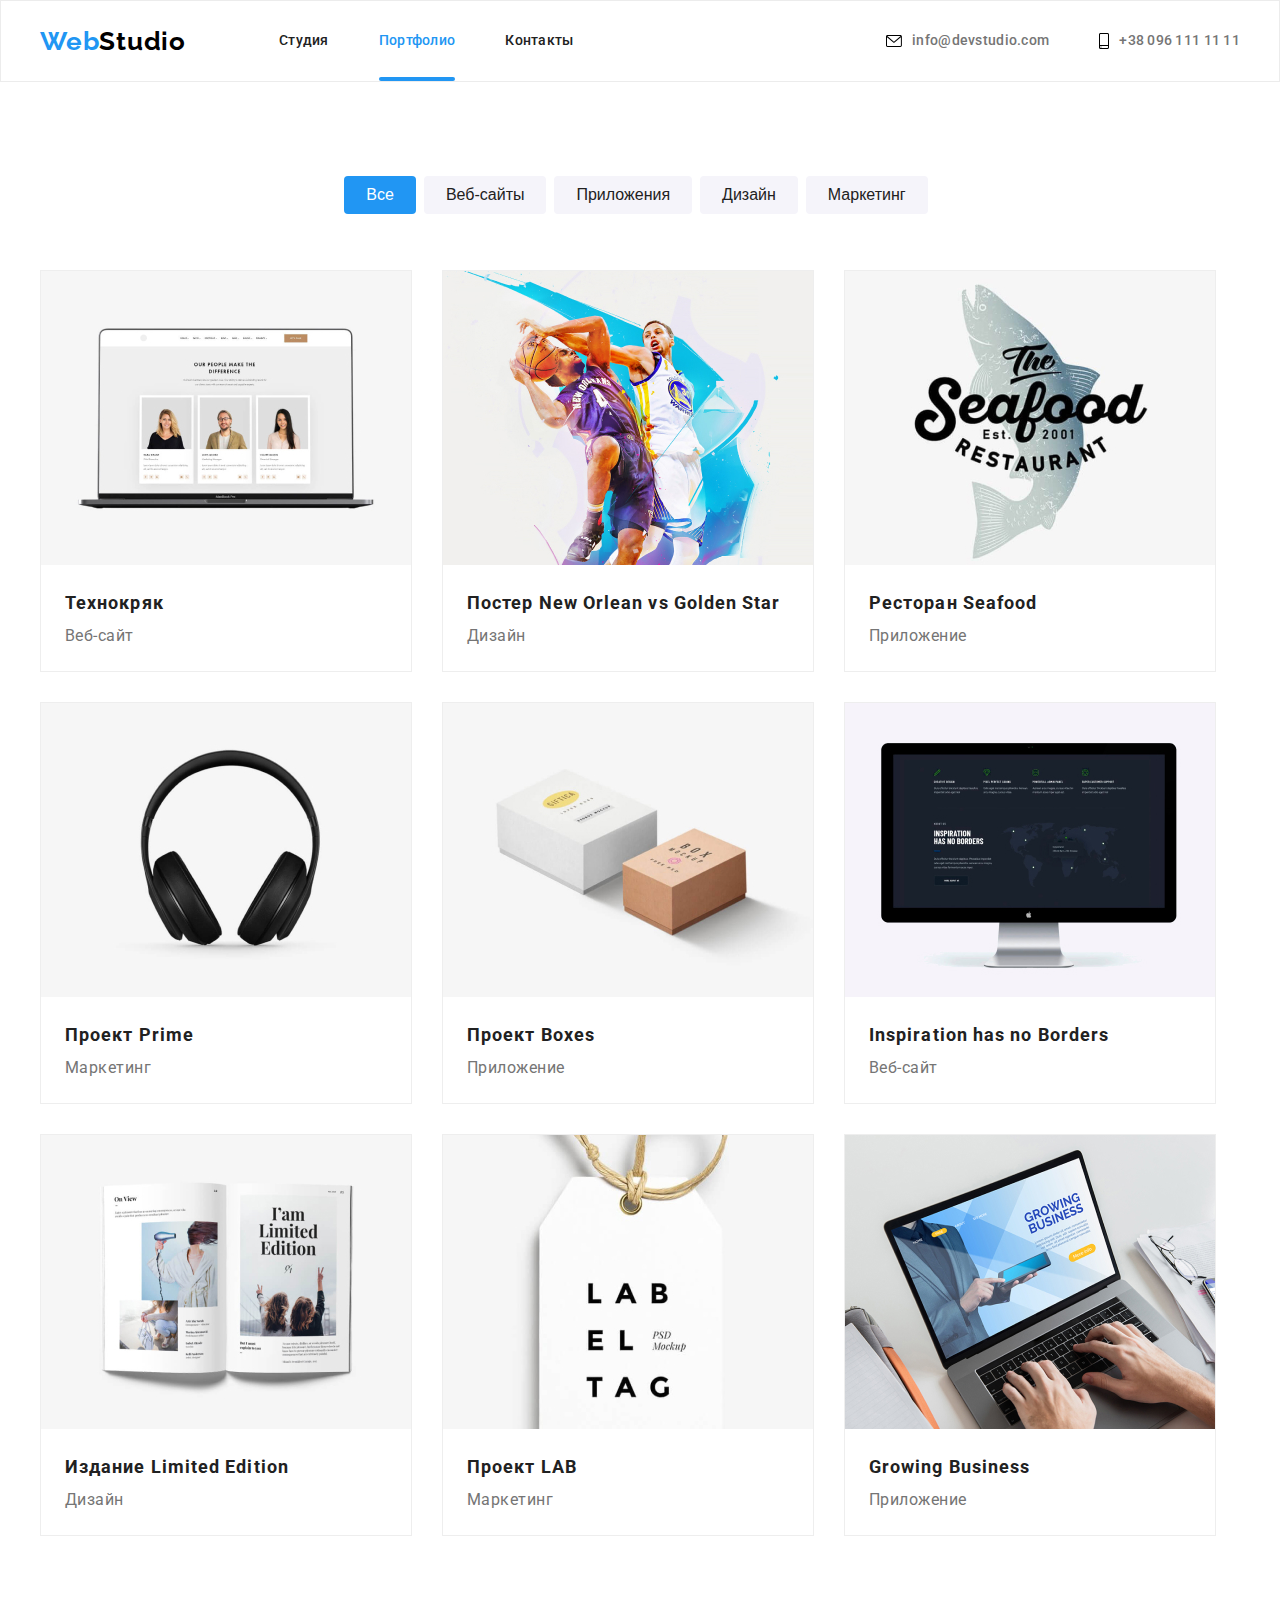
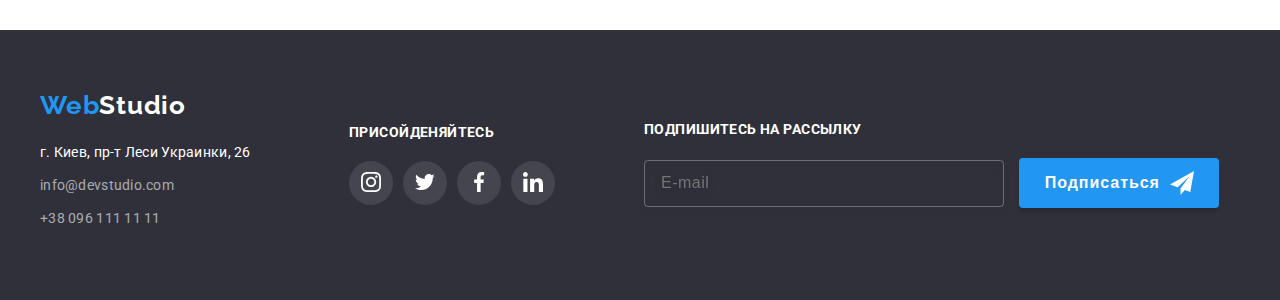
==== commit 04c50766: "goit-markup-hw-07" ====
--- a/portfolio.html
+++ b/portfolio.html
@@ -15,25 +15,25 @@
 
 <body>
     <header class="header">
-        <div class="container mail__container">
+        <div class="container mail-container">
     
             <nav>
                 <div class="header__container">
                     <a href="index.html" class="logo">Web<span class="logo__head">Studio</span></a>
-                    <ul class="page__link">
-                        <li class="page__item"><a href="index.html" class="link">Студия</a></li>
-                        <li class="page__item"><a href="portfolio.html" class="link active-link current">Портфолио</a></li>
-                        <li class="page__item"><a href="index.html" class="link">Контакты</a></li>
+                    <ul class="page-link">
+                        <li class="page-item"><a href="index.html" class="link">Студия</a></li>
+                        <li class="page-item"><a href="portfolio.html" class="link active-link current">Портфолио</a></li>
+                        <li class="page-item"><a href="index.html" class="link">Контакты</a></li>
                     </ul>
                 </div>
             </nav>
-            <div class="headder__left">
-                <ul class="page__contact">
-                    <li class="page__contact-item"><a href="mailto:info@devstudio.com" class="page__contact-mail"> <svg
-                                class="page__contact-svg" width="16" height="12">
+            <div class="headder-left">
+                <ul class="page-contact">
+                    <li class="page-contact-item"><a href="mailto:info@devstudio.com" class="page-contact-mail"> <svg
+                                class="page-contact-svg" width="16" height="12">
                                 <use href="./image/symbol-defs.svg#icon-mail"></use>
                             </svg> info@devstudio.com</a></li>
-                    <li><a href="tel:+380961111111" class="page__contact-mail"> <svg class="page__contact-svg" width="10"
+                    <li><a href="tel:+380961111111" class="page-contact-mail"> <svg class="page-contact-svg" width="10"
                                 height="16">
                                 <use href="./image/symbol-defs.svg#icon-phone"></use>
                             </svg> +38 096 111 11 11</a></li>
--- a/css/main.css
+++ b/css/main.css
@@ -66,7 +66,7 @@
   margin: 0 auto;
 }
 
-.mail__container {
+.mail-container {
   display: -webkit-box;
   display: -ms-flexbox;
   display: flex;
@@ -84,10 +84,10 @@
 .logo {
   color: var(--button-color);
   font-family: "Raleway", sans-serif;
-  letter-spacing: 0.03em;
-  font-weight: 700;
   font-size: 26px;
+  font-weight: 700;
   line-height: 1.19em;
+  letter-spacing: 0.03em;
   text-decoration: none;
   margin-right: 93px;
 }
@@ -95,7 +95,7 @@
   color: #000000;
 }
 
-.page__link .link {
+.page-link .link {
   color: var(--head-color);
   font-weight: 500;
   font-size: 14px;
@@ -107,23 +107,23 @@
           transition-timing-function: cubic-bezier(0.4, 0, 0.2, 1);
 }
 
-.page__link .link:hover,
-.page__link .link:focus {
+.page-link .link:hover,
+.page-link .link:focus {
   color: var(--button-color);
 }
 
-.page__link .link.current {
+.page-link .link.current {
   color: var(--button-color);
 }
 
-.page__link,
-.page__contact {
-  display: -webkit-box;
-  display: -ms-flexbox;
-  display: flex;
-}
-
-.page__item {
+.page-link,
+.page-contact {
+  display: -webkit-box;
+  display: -ms-flexbox;
+  display: flex;
+}
+
+.page-item {
   margin-right: 50px;
 }
 
@@ -143,14 +143,14 @@
   bottom: 0px;
 }
 
-.headder__left {
+.headder-left {
   margin-left: auto;
 }
 
-.page__contact-item:not(:last-child) {
+.page-contact-item:not(:last-child) {
   margin-right: 50px;
 }
-.page__contact-mail {
+.page-contact-mail {
   color: var(--p-color);
   font-weight: 500;
   font-size: 14px;
@@ -168,12 +168,12 @@
   -webkit-transition-timing-function: cubic-bezier(0.4, 0, 0.2, 1);
           transition-timing-function: cubic-bezier(0.4, 0, 0.2, 1);
 }
-.page__contact-mail:hover,
-.page__contact .page__contact-mail:focus {
+.page-contact-mail:hover,
+.page-contact .page-contact-mail:focus {
   color: var(--button-color);
   fill: var(--button-color);
 }
-.page__contact-svg {
+.page-contact-svg {
   margin-right: 10px;
   -webkit-box-align: center;
       -ms-flex-align: center;
@@ -196,11 +196,11 @@
 
 .tittle__text {
   color: var(--animation-color);
+  font-size: 44px;
   font-weight: 900;
-  font-size: 44px;
   line-height: 1.36em;
-  text-align: center;
   letter-spacing: 0.06em;
+  text-align: center;
   text-transform: uppercase;
   max-width: 696px;
   text-align: center;
@@ -210,9 +210,10 @@
 .tittle__botton {
   color: var(--animation-color);
   background-color: var(--button-color);
-  font-weight: 700;
-  font-size: 16px;
-  line-height: 1.88;
+  font-size: 16px;
+  font-weight: 700;
+  line-height: 1.88em;
+  letter-spacing: 0.06em;
   border: 0px;
   display: -webkit-box;
   display: -ms-flexbox;
@@ -221,7 +222,6 @@
       -ms-flex-align: center;
           align-items: center;
   text-align: center;
-  letter-spacing: 0.06em;
   font-family: inherit;
   cursor: pointer;
   margin: 0 auto;
@@ -267,8 +267,8 @@
 }
 .about__list-tittle {
   color: var(--head-color);
-  font-weight: 700;
   font-size: 14px;
+  font-weight: 700;
   line-height: 1.14em;
   letter-spacing: 0.03em;
   text-transform: uppercase;
@@ -314,6 +314,10 @@
   background: rgba(47, 48, 58, 0.8);
 }
 .about__us-text {
+  font-size: 14px;
+  font-weight: 700;
+  line-height: 1.43em;
+  letter-spacing: 0.03em;
   display: block;
   position: absolute;
   bottom: 27px;
@@ -321,11 +325,7 @@
   -webkit-transform: translate(-50%);
           transform: translate(-50%);
   height: 16px;
-  font-size: 14px;
-  line-height: 1.43;
-  font-weight: 700;
-  text-align: center;
-  letter-spacing: 0.03em;
+  text-align: center;
   color: var(--animation-color);
   text-transform: uppercase;
   z-index: 1;
@@ -367,11 +367,11 @@
 }
 .team__list-tittle {
   color: var(--head-color);
+  font-size: 16px;
   font-weight: 500;
-  font-size: 16px;
   line-height: 1.19em;
-  text-align: center;
-  letter-spacing: 0.03em;
+  letter-spacing: 0.03em;
+  text-align: center;
   margin-bottom: 10px;
   margin-top: 0px;
 }
@@ -429,6 +429,7 @@
   text-align: center;
   letter-spacing: 0.03em;
 }
+
 .customers__link {
   margin-top: 50px;
   display: -webkit-box;
@@ -436,6 +437,7 @@
   display: flex;
   text-align: center;
 }
+
 .customers__svg {
   display: -webkit-box;
   display: -ms-flexbox;
@@ -459,13 +461,17 @@
   -webkit-transition-timing-function: cubic-bezier(0.4, 0, 0.2, 1);
           transition-timing-function: cubic-bezier(0.4, 0, 0.2, 1);
 }
-.customers__svg:hover, .customers__svg:focus {
+
+.customers__svg:hover,
+.customers__svg:focus {
   fill: #188CE8;
   border-color: var(--button-color);
 }
+
 .customers__item:not(:last-child) {
   margin-right: 30px;
 }
+
 .customers__link {
   display: -webkit-box;
   display: -ms-flexbox;
@@ -535,8 +541,8 @@
 .footer__tittle {
   margin-bottom: 72px;
   font-style: normal;
-  font-weight: 700;
   font-size: 14px;
+  font-weight: 700;
   line-height: 1.14em;
   letter-spacing: 0.03em;
   text-transform: uppercase;
@@ -591,9 +597,9 @@
 }
 .subscription__title {
   display: block;
-  font-weight: 700;
   font-size: 14px;
-  line-height: 1.14;
+  font-weight: 700;
+  line-height: 1.14em;
   letter-spacing: 0.03em;
   text-transform: uppercase;
   color: var(--animation-color);
@@ -667,9 +673,9 @@
   height: 50px;
   border: 0px;
   background-color: var(--button-color);
-  font-weight: 700;
-  font-size: 16px;
-  line-height: 1.875;
+  font-size: 16px;
+  font-weight: 700;
+  line-height: 1.87em;
   letter-spacing: 0.06em;
   color: var(--animation-color);
   -webkit-box-shadow: 0px 4px 4px rgba(0, 0, 0, 0.15);
@@ -736,11 +742,9 @@
 }
 
 .filters__item {
-  margin-top: 25px;
+  margin-top: 30px;
+  margin-left: 30px;
   border: 1px solid #EEEEEE;
-}
-.filters__item:not(:last-child) {
-  margin-right: 25px;
 }
 .filters__item:hover .filters__top-text {
   -webkit-transform: translateY(0);
@@ -774,16 +778,15 @@
 
 .filters__project-tettle {
   color: var(--head-color);
-  font-weight: 700px;
   font-size: 18px;
+  font-weight: 700;
   line-height: 2em;
-  margin-bottom: 4px;
-  letter-spacing: 60000000000000000000000000000;
+  letter-spacing: 0.06em;
 }
 .filters__project-text {
   color: var(--p-color);
-  font-weight: 400;
-  font-size: 16px;
+  font-size: 16px;
+  font-weight: 400;
   line-height: 1.88em;
   letter-spacing: 0.03em;
 }
@@ -981,9 +984,9 @@
 }
 
 .checkbox__form-download {
-  font-weight: 400;
-  font-size: 14px;
-  line-height: 24px;
+  font-size: 24px;
+  font-weight: 400;
+  line-height: 1.71em;
   letter-spacing: 0.03em;
   -webkit-text-decoration-line: underline;
           text-decoration-line: underline;
